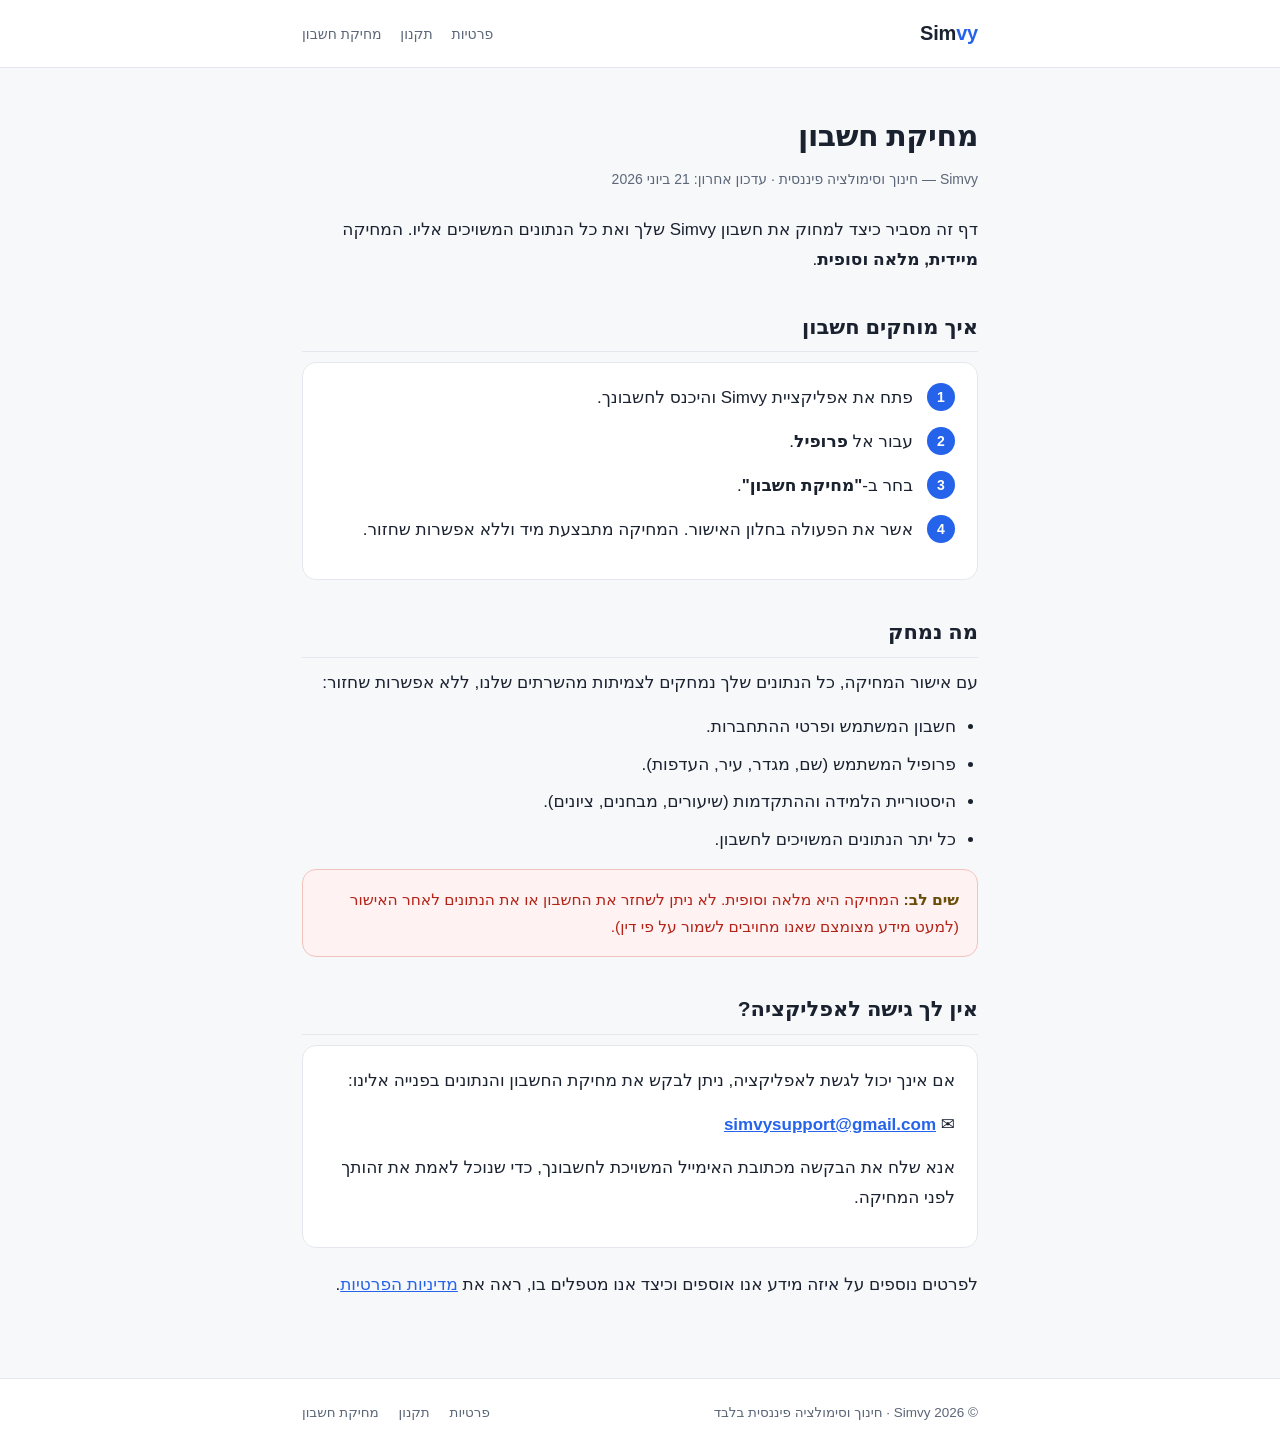
==== delete-account.html @ fdc281c1 "feat: Simvy legal static site (privacy, terms, delete-account) — RTL Hebrew Co-Authored-By: Claude O" ====
<!DOCTYPE html>
<html lang="he" dir="rtl">
<head>
  <meta charset="utf-8">
  <meta name="viewport" content="width=device-width, initial-scale=1">
  <title>מחיקת חשבון — Simvy</title>
  <meta name="description" content="כיצד למחוק את חשבון Simvy שלך ואת כל הנתונים המשויכים אליו, לצמיתות.">
  <link rel="stylesheet" href="styles.css">
</head>
<body>
  <a class="skip" href="#main">דלג לתוכן</a>

  <header class="topbar">
    <div class="inner">
      <a class="brand" href="index.html">Sim<span>vy</span></a>
      <nav class="topnav">
        <a href="privacy.html">פרטיות</a>
        <a href="terms.html">תקנון</a>
        <a href="delete-account.html">מחיקת חשבון</a>
      </nav>
    </div>
  </header>

  <main id="main">
    <h1 class="doc-title">מחיקת חשבון</h1>
    <p class="updated">Simvy — חינוך וסימולציה פיננסית · עדכון אחרון: 21 ביוני 2026</p>

    <p>
      דף זה מסביר כיצד למחוק את חשבון Simvy שלך ואת כל הנתונים המשויכים אליו.
      המחיקה <strong>מיידית, מלאה וסופית</strong>.
    </p>

    <h2>איך מוחקים חשבון</h2>
    <div class="card">
      <ol class="steps">
        <li>פתח את אפליקציית Simvy והיכנס לחשבונך.</li>
        <li>עבור אל <strong>פרופיל</strong>.</li>
        <li>בחר ב-<strong>"מחיקת חשבון"</strong>.</li>
        <li>אשר את הפעולה בחלון האישור. המחיקה מתבצעת מיד וללא אפשרות שחזור.</li>
      </ol>
    </div>

    <h2>מה נמחק</h2>
    <p>עם אישור המחיקה, כל הנתונים שלך נמחקים לצמיתות מהשרתים שלנו, ללא אפשרות שחזור:</p>
    <ul>
      <li>חשבון המשתמש ופרטי ההתחברות.</li>
      <li>פרופיל המשתמש (שם, מגדר, עיר, העדפות).</li>
      <li>היסטוריית הלמידה וההתקדמות (שיעורים, מבחנים, ציונים).</li>
      <li>כל יתר הנתונים המשויכים לחשבון.</li>
    </ul>
    <div class="callout danger-note">
      <strong>שים לב:</strong> המחיקה היא מלאה וסופית. לא ניתן לשחזר את החשבון או את הנתונים לאחר האישור
      (למעט מידע מצומצם שאנו מחויבים לשמור על פי דין).
    </div>

    <h2>אין לך גישה לאפליקציה?</h2>
    <div class="card">
      <p>
        אם אינך יכול לגשת לאפליקציה, ניתן לבקש את מחיקת החשבון והנתונים בפנייה אלינו:
      </p>
      <p class="contact">
        ✉️ <a href="mailto:simvysupport@gmail.com?subject=בקשת%20מחיקת%20חשבון%20Simvy">simvysupport@gmail.com</a>
      </p>
      <p>
        אנא שלח את הבקשה מכתובת האימייל המשויכת לחשבונך, כדי שנוכל לאמת את זהותך לפני המחיקה.
      </p>
    </div>

    <p>
      לפרטים נוספים על איזה מידע אנו אוספים וכיצד אנו מטפלים בו, ראה את
      <a href="privacy.html">מדיניות הפרטיות</a>.
    </p>
  </main>

  <footer>
    <div class="inner">
      <span>© 2026 Simvy · חינוך וסימולציה פיננסית בלבד</span>
      <span class="footlinks">
        <a href="privacy.html">פרטיות</a>
        <a href="terms.html">תקנון</a>
        <a href="delete-account.html">מחיקת חשבון</a>
      </span>
    </div>
  </footer>
</body>
</html>
---- styles.css ----
/* ──────────────────────────────────────────────────────────
   Simvy — מסמכים משפטיים | עיצוב משותף
   RTL עברית, מינימלי, רספונסיבי, ללא תלות בספריות חיצוניות.
   קל לעריכה: כל התוכן ב-HTML, כל העיצוב כאן.
   ────────────────────────────────────────────────────────── */

:root {
  --bg:        #f7f8fa;
  --surface:   #ffffff;
  --text:      #1a2230;
  --muted:     #5b6678;
  --border:    #e4e8ee;
  --accent:    #2563eb;
  --accent-2:  #1e40af;
  --warn-bg:   #fff7e6;
  --warn-bd:   #f5d58a;
  --warn-tx:   #6b4e0a;
  --danger:    #b42318;
  --maxw:      720px;
  --radius:    14px;
}

* { box-sizing: border-box; }

html {
  /* RTL הוא חוק */
  direction: rtl;
  -webkit-text-size-adjust: 100%;
}

body {
  margin: 0;
  background: var(--bg);
  color: var(--text);
  font-family: "Segoe UI", "Heebo", "Assistant", "Arial", system-ui, sans-serif;
  font-size: 17px;
  line-height: 1.75;
  text-align: right;
}

/* פס עליון */
.topbar {
  background: var(--surface);
  border-bottom: 1px solid var(--border);
}
.topbar .inner {
  max-width: var(--maxw);
  margin-inline: auto;
  padding: 16px 22px;
  display: flex;
  align-items: center;
  justify-content: space-between;
  gap: 12px;
}
.brand {
  font-weight: 800;
  font-size: 20px;
  letter-spacing: -0.2px;
  color: var(--text);
  text-decoration: none;
}
.brand span { color: var(--accent); }
.topnav a {
  color: var(--muted);
  text-decoration: none;
  font-size: 14px;
  margin-inline-start: 14px;
}
.topnav a:hover { color: var(--accent); }

/* תוכן */
main {
  max-width: var(--maxw);
  margin-inline: auto;
  padding: 28px 22px 64px;
}

.doc-title {
  font-size: 30px;
  font-weight: 800;
  letter-spacing: -0.4px;
  margin: 14px 0 4px;
}
.updated {
  color: var(--muted);
  font-size: 14px;
  margin: 0 0 24px;
}

h2 {
  font-size: 21px;
  font-weight: 700;
  margin: 34px 0 10px;
  padding-bottom: 6px;
  border-bottom: 1px solid var(--border);
}
h3 {
  font-size: 17px;
  font-weight: 700;
  margin: 20px 0 6px;
  color: var(--text);
}
p { margin: 0 0 14px; }
ul { margin: 0 0 14px; padding-inline-start: 22px; }
li { margin: 0 0 8px; }

a { color: var(--accent); }
a:hover { color: var(--accent-2); }

/* placeholder גלוי שצריך למלא לפני פרסום */
.placeholder {
  background: #fde68a;
  color: #6b4e0a;
  padding: 1px 7px;
  border-radius: 6px;
  font-weight: 600;
  white-space: nowrap;
}

/* תיבת אזהרה / הבהרה */
.callout {
  background: var(--warn-bg);
  border: 1px solid var(--warn-bd);
  color: var(--warn-tx);
  border-radius: var(--radius);
  padding: 16px 18px;
  margin: 0 0 24px;
  font-size: 15.5px;
}
.callout strong { color: var(--warn-tx); }

/* תיבת צעדים / קשר */
.card {
  background: var(--surface);
  border: 1px solid var(--border);
  border-radius: var(--radius);
  padding: 20px 22px;
  margin: 0 0 22px;
}
.steps { counter-reset: step; list-style: none; padding: 0; margin: 0; }
.steps li {
  position: relative;
  padding-inline-start: 42px;
  margin-bottom: 14px;
  min-height: 30px;
}
.steps li::before {
  counter-increment: step;
  content: counter(step);
  position: absolute;
  inset-inline-start: 0;
  top: 0;
  width: 28px; height: 28px;
  background: var(--accent);
  color: #fff;
  border-radius: 50%;
  display: flex; align-items: center; justify-content: center;
  font-size: 14px; font-weight: 700;
}

.contact {
  font-size: 17px;
  font-weight: 600;
}

/* התראת מחיקה */
.danger-note {
  border-color: #f3c2bd;
  background: #fef3f2;
  color: var(--danger);
}

/* כותרת תחתית */
footer {
  border-top: 1px solid var(--border);
  background: var(--surface);
}
footer .inner {
  max-width: var(--maxw);
  margin-inline: auto;
  padding: 22px;
  color: var(--muted);
  font-size: 13.5px;
  display: flex;
  flex-wrap: wrap;
  gap: 6px 18px;
  align-items: center;
  justify-content: space-between;
}
footer a { color: var(--muted); text-decoration: none; }
footer a:hover { color: var(--accent); }
.footlinks a { margin-inline-start: 16px; }

/* תמיכת מובייל */
@media (max-width: 560px) {
  body { font-size: 16px; }
  .doc-title { font-size: 25px; }
  h2 { font-size: 19px; }
  main { padding: 22px 18px 52px; }
  .topnav a { margin-inline-start: 10px; font-size: 13px; }
}

/* קישור "דלג לתוכן" לנגישות */
.skip {
  position: absolute;
  inset-inline-start: -9999px;
}
.skip:focus {
  inset-inline-start: 12px;
  top: 12px;
  background: var(--accent);
  color: #fff;
  padding: 8px 14px;
  border-radius: 8px;
  z-index: 10;
}
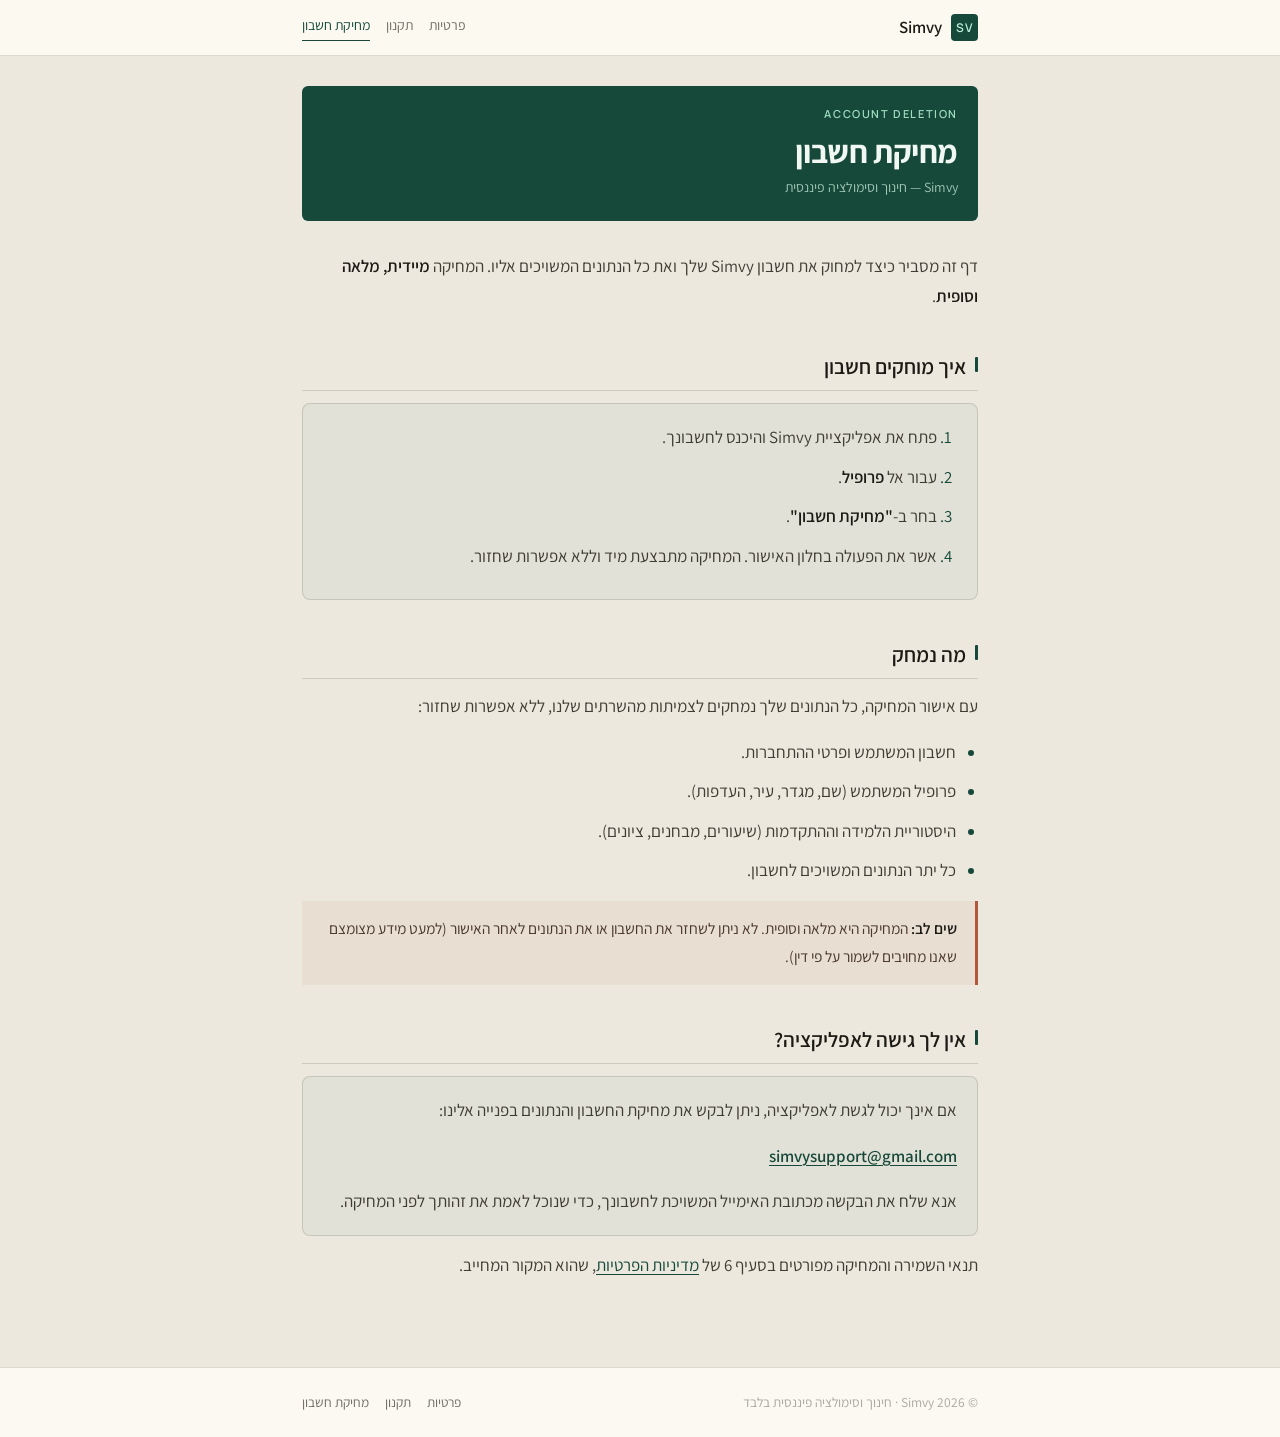
==== commit 2bfcea86: "feat(design): restyle the legal site in Simvy's Nocturnal Atelier language Replaces the generic blue" ====
--- a/delete-account.html
+++ b/delete-account.html
@@ -5,32 +5,37 @@
   <meta name="viewport" content="width=device-width, initial-scale=1">
   <title>מחיקת חשבון — Simvy</title>
   <meta name="description" content="כיצד למחוק את חשבון Simvy שלך ואת כל הנתונים המשויכים אליו, לצמיתות.">
-  <link rel="stylesheet" href="styles.css">
+  <meta name="theme-color" content="#101413" media="(prefers-color-scheme: dark)">
+  <meta name="theme-color" content="#ECE8DE" media="(prefers-color-scheme: light)">
+  <link rel="stylesheet" href="theme.css">
 </head>
 <body>
   <a class="skip" href="#main">דלג לתוכן</a>
 
   <header class="topbar">
     <div class="inner">
-      <a class="brand" href="index.html">Sim<span>vy</span></a>
+      <a class="brand" href="index.html"><span class="mono" aria-hidden="true">SV</span>Simvy</a>
       <nav class="topnav">
         <a href="privacy.html">פרטיות</a>
         <a href="terms.html">תקנון</a>
-        <a href="delete-account.html">מחיקת חשבון</a>
+        <a href="delete-account.html" aria-current="page">מחיקת חשבון</a>
       </nav>
     </div>
   </header>
 
   <main id="main">
-    <h1 class="doc-title">מחיקת חשבון</h1>
-    <p class="updated">Simvy — חינוך וסימולציה פיננסית · עדכון אחרון: 21 ביוני 2026</p>
+    <div class="hero">
+      <p class="kicker">Account deletion</p>
+      <h1 class="doc-title">מחיקת חשבון</h1>
+      <p class="updated">Simvy — חינוך וסימולציה פיננסית</p>
+    </div>
 
     <p>
       דף זה מסביר כיצד למחוק את חשבון Simvy שלך ואת כל הנתונים המשויכים אליו.
       המחיקה <strong>מיידית, מלאה וסופית</strong>.
     </p>
 
-    <h2>איך מוחקים חשבון</h2>
+    <h2 id="how">איך מוחקים חשבון</h2>
     <div class="card">
       <ol class="steps">
         <li>פתח את אפליקציית Simvy והיכנס לחשבונך.</li>
@@ -40,7 +45,7 @@
       </ol>
     </div>
 
-    <h2>מה נמחק</h2>
+    <h2 id="what">מה נמחק</h2>
     <p>עם אישור המחיקה, כל הנתונים שלך נמחקים לצמיתות מהשרתים שלנו, ללא אפשרות שחזור:</p>
     <ul>
       <li>חשבון המשתמש ופרטי ההתחברות.</li>
@@ -53,13 +58,13 @@
       (למעט מידע מצומצם שאנו מחויבים לשמור על פי דין).
     </div>
 
-    <h2>אין לך גישה לאפליקציה?</h2>
+    <h2 id="no-access">אין לך גישה לאפליקציה?</h2>
     <div class="card">
       <p>
         אם אינך יכול לגשת לאפליקציה, ניתן לבקש את מחיקת החשבון והנתונים בפנייה אלינו:
       </p>
       <p class="contact">
-        ✉️ <a href="mailto:simvysupport@gmail.com?subject=בקשת%20מחיקת%20חשבון%20Simvy">simvysupport@gmail.com</a>
+        <a href="mailto:simvysupport@gmail.com?subject=בקשת%20מחיקת%20חשבון%20Simvy">simvysupport@gmail.com</a>
       </p>
       <p>
         אנא שלח את הבקשה מכתובת האימייל המשויכת לחשבונך, כדי שנוכל לאמת את זהותך לפני המחיקה.
@@ -67,8 +72,8 @@
     </div>
 
     <p>
-      לפרטים נוספים על איזה מידע אנו אוספים וכיצד אנו מטפלים בו, ראה את
-      <a href="privacy.html">מדיניות הפרטיות</a>.
+      תנאי השמירה והמחיקה מפורטים בסעיף 6 של
+      <a href="privacy.html#delete-account">מדיניות הפרטיות</a>, שהוא המקור המחייב.
     </p>
   </main>
 
--- a/theme.css
+++ b/theme.css
@@ -0,0 +1,373 @@
+/* ──────────────────────────────────────────────────────────
+   Simvy legal site — "Nocturnal Atelier" tokens for the web.
+   Mirrors the app's design tokens 1:1:
+     dark  ← src/theme/nocturnalAtelier.ts  (atelier-dark, the app default)
+     light ← src/theme/galleryLight.ts      (L3 "Gallery Color-Block")
+   Dark is the default; light applies via prefers-color-scheme.
+   Fonts are self-hosted — a privacy policy must not leak visitor IPs.
+   ────────────────────────────────────────────────────────── */
+
+/* ─── Fonts (variable, 200–800 weight axis) ─────────────── */
+@font-face {
+  font-family: 'Assistant';
+  font-style: normal;
+  font-weight: 200 800;
+  font-display: swap;
+  src: url(fonts/assistant-hebrew.woff2) format('woff2');
+  unicode-range: U+0307-0308, U+0590-05FF, U+200C-2010, U+20AA, U+25CC, U+FB1D-FB4F;
+}
+@font-face {
+  font-family: 'Assistant';
+  font-style: normal;
+  font-weight: 200 800;
+  font-display: swap;
+  src: url(fonts/assistant-latin.woff2) format('woff2');
+  unicode-range: U+0000-00FF, U+0131, U+0152-0153, U+02BB-02BC, U+02C6, U+02DA, U+02DC,
+    U+2000-206F, U+20AC, U+2122, U+2191, U+2193, U+2212, U+2215, U+FEFF, U+FFFD;
+}
+@font-face {
+  font-family: 'Manrope';
+  font-style: normal;
+  font-weight: 200 800;
+  font-display: swap;
+  src: url(fonts/manrope-latin.woff2) format('woff2');
+  unicode-range: U+0000-00FF, U+0131, U+0152-0153, U+02BB-02BC, U+02C6, U+02DA, U+02DC,
+    U+2000-206F, U+20AC, U+2122, U+2191, U+2193, U+2212, U+2215, U+FEFF, U+FFFD;
+}
+
+/* ─── Atelier Dark — the default ────────────────────────── */
+:root {
+  color-scheme: dark light;
+
+  --bg: #101413;
+  --surface: rgba(28, 32, 31, 0.72);
+  --surface-solid: #1C201F;
+  --text: #E8ECEA;
+  --body: #C0C8C3;
+  --sub: #C0C8C3;
+  --dim: rgba(192, 200, 195, 0.45);
+  --accent: #BEEDD9;
+  --accent-hover: #A2D0BD;
+  --border: rgba(190, 237, 217, 0.15);
+  --border-soft: rgba(190, 237, 217, 0.10);
+  --card: rgba(190, 237, 217, 0.045);
+  --warn: #E1C1A1;
+  --warn-bg: rgba(225, 193, 161, 0.07);
+  --warn-text: #E4D2BC;
+
+  /* Monogram tile */
+  --mono-bg: rgba(190, 237, 217, 0.10);
+  --mono-fg: #BEEDD9;
+  --mono-ring: rgba(190, 237, 217, 0.22);
+
+  /* Document hero — plain in dark, an emerald colour-block in light */
+  --hero-bg: transparent;
+  --hero-pad: 0;
+  --hero-radius: 0;
+  --hero-title: var(--text);
+  --hero-kicker: #BEEDD9;
+  --hero-sub: rgba(192, 200, 195, 0.45);
+
+  --maxw: 720px;
+  --radius: 8px;
+  --radius-sm: 4px;
+}
+
+/* ─── Gallery Light ─────────────────────────────────────── */
+@media (prefers-color-scheme: light) {
+  :root {
+    --bg: #ECE8DE;
+    --surface: rgba(255, 253, 246, 0.82);
+    --surface-solid: #FFFDF6;
+    --text: #1C1A14;
+    --body: rgba(40, 36, 28, 0.88);
+    --sub: rgba(60, 56, 46, 0.72);
+    --dim: rgba(60, 56, 46, 0.42);
+    --accent: #16493A;
+    --accent-hover: #0F3428;
+    --border: rgba(28, 26, 20, 0.14);
+    --border-soft: rgba(28, 26, 20, 0.08);
+    --card: rgba(22, 73, 58, 0.04);
+    --warn: #B0573C;
+    --warn-bg: rgba(176, 87, 60, 0.07);
+    --warn-text: rgba(60, 40, 32, 0.92);
+
+    --mono-bg: #16493A;
+    --mono-fg: #BEEDD9;
+    --mono-ring: transparent;
+
+    --hero-bg: #16493A;
+    --hero-pad: 18px 20px 20px;
+    --hero-radius: 6px;
+    --hero-title: #F1F8F3;
+    --hero-kicker: #9EDCC0;
+    --hero-sub: rgba(214, 246, 230, 0.72);
+  }
+}
+
+/* ─── Base ──────────────────────────────────────────────── */
+* { box-sizing: border-box; }
+html { direction: rtl; -webkit-text-size-adjust: 100%; scroll-behavior: smooth; }
+
+body {
+  margin: 0;
+  background: var(--bg);
+  color: var(--body);
+  font-family: 'Assistant', 'Heebo', system-ui, -apple-system, 'Segoe UI', sans-serif;
+  font-size: 17px;
+  font-weight: 400;
+  line-height: 1.8;
+  text-align: start;
+  -webkit-font-smoothing: antialiased;
+}
+
+/* ─── Top bar ───────────────────────────────────────────── */
+.topbar {
+  position: sticky;
+  top: 0;
+  z-index: 10;
+  background: var(--surface);
+  backdrop-filter: blur(16px);
+  -webkit-backdrop-filter: blur(16px);
+  border-bottom: 1px solid var(--border);
+}
+.topbar .inner {
+  max-width: var(--maxw);
+  margin-inline: auto;
+  padding: 12px 22px;
+  display: flex;
+  align-items: center;
+  justify-content: space-between;
+  gap: 14px;
+}
+.brand {
+  display: inline-flex;
+  align-items: center;
+  gap: 9px;
+  text-decoration: none;
+  color: var(--text);
+  font-size: 17px;
+  font-weight: 600;
+}
+.mono {
+  width: 27px;
+  height: 27px;
+  border-radius: var(--radius-sm);
+  background: var(--mono-bg);
+  box-shadow: inset 0 0 0 1px var(--mono-ring);
+  color: var(--mono-fg);
+  display: inline-flex;
+  align-items: center;
+  justify-content: center;
+  font-family: 'Manrope', system-ui, sans-serif;
+  font-size: 12px;
+  font-weight: 700;
+  letter-spacing: 0.5px;
+}
+.topnav {
+  display: flex;
+  gap: 16px;
+  font-size: 14px;
+}
+.topnav a {
+  color: var(--sub);
+  text-decoration: none;
+  padding-bottom: 2px;
+  border-bottom: 1px solid transparent;
+}
+.topnav a:hover { color: var(--accent); border-bottom-color: var(--accent); }
+.topnav a[aria-current="page"] { color: var(--accent); border-bottom-color: var(--accent); }
+
+/* ─── Layout ────────────────────────────────────────────── */
+main {
+  max-width: var(--maxw);
+  margin-inline: auto;
+  padding: 30px 22px 72px;
+}
+
+/* ─── Document hero ─────────────────────────────────────── */
+.hero {
+  background: var(--hero-bg);
+  padding: var(--hero-pad);
+  border-radius: var(--hero-radius);
+  margin-bottom: 30px;
+}
+.kicker {
+  font-family: 'Manrope', system-ui, sans-serif;
+  font-size: 11px;
+  font-weight: 700;
+  letter-spacing: 1.6px;
+  text-transform: uppercase;
+  color: var(--hero-kicker);
+  margin: 0 0 8px;
+}
+.doc-title {
+  font-size: 32px;
+  font-weight: 700;
+  line-height: 1.25;
+  letter-spacing: -0.4px;
+  color: var(--hero-title);
+  margin: 0 0 4px;
+}
+.updated {
+  color: var(--hero-sub);
+  font-size: 14px;
+  margin: 0;
+}
+
+/* ─── Typography ────────────────────────────────────────── */
+h2 {
+  font-size: 21px;
+  font-weight: 600;
+  line-height: 1.4;
+  color: var(--text);
+  margin: 40px 0 12px;
+  padding-bottom: 9px;
+  border-bottom: 1px solid var(--border);
+  scroll-margin-top: 72px;
+}
+h2::before {
+  content: "";
+  display: inline-block;
+  vertical-align: 2px;
+  width: 3px;
+  height: 15px;
+  border-radius: 1px;
+  background: var(--accent);
+  margin-inline-end: 9px;
+}
+h3 {
+  font-size: 17px;
+  font-weight: 600;
+  color: var(--text);
+  margin: 24px 0 6px;
+}
+p { margin: 0 0 15px; }
+ul, ol { margin: 0 0 15px; padding-inline-start: 22px; }
+li { margin: 0 0 9px; }
+li::marker { color: var(--accent); }
+strong { color: var(--text); font-weight: 600; }
+em { color: var(--sub); }
+
+a { color: var(--accent); text-decoration-thickness: 1px; text-underline-offset: 3px; }
+a:hover { color: var(--accent-hover); }
+:focus-visible { outline: 2px solid var(--accent); outline-offset: 3px; border-radius: 2px; }
+
+/* ─── Onerous-clause emphasis (חוק החוזים האחידים) ───────
+   Also inlined in privacy.html / terms.html so the emphasis
+   survives even if this stylesheet fails to load.            */
+.legal-highlight {
+  background: var(--warn-bg);
+  border-inline-start: 3px solid var(--warn);
+  border-radius: 0;
+  padding: 2px 20px 16px;
+  margin: 32px 0;
+}
+.legal-highlight h2 {
+  color: var(--warn);
+  border-bottom: none;
+  padding-bottom: 0;
+  margin-top: 20px;
+}
+.legal-highlight h2::before { background: var(--warn); }
+.legal-highlight p,
+.legal-highlight li { color: var(--warn-text); }
+.legal-highlight strong { color: var(--warn-text); font-weight: 700; }
+.legal-highlight > :last-child { margin-bottom: 0; }
+
+/* ─── Cards / callouts ──────────────────────────────────── */
+.card {
+  background: var(--card);
+  border: 1px solid var(--border);
+  border-radius: var(--radius);
+  padding: 18px 20px;
+  margin: 0 0 14px;
+}
+.card > :last-child { margin-bottom: 0; }
+.card h3 { margin-top: 0; }
+.card h3 a { text-decoration: none; }
+.card h3 a:hover { text-decoration: underline; }
+
+.callout {
+  background: var(--card);
+  border-inline-start: 3px solid var(--accent);
+  border-radius: 0;
+  padding: 14px 18px;
+  margin: 0 0 24px;
+  color: var(--sub);
+  font-size: 15.5px;
+}
+.callout.danger-note {
+  border-inline-start-color: var(--warn);
+  background: var(--warn-bg);
+  color: var(--warn-text);
+}
+.callout > :last-child { margin-bottom: 0; }
+
+.steps { margin: 0; padding-inline-start: 20px; }
+.contact { font-size: 17px; font-weight: 600; }
+
+/* ─── Footer ────────────────────────────────────────────── */
+footer {
+  border-top: 1px solid var(--border);
+  background: var(--surface);
+}
+footer .inner {
+  max-width: var(--maxw);
+  margin-inline: auto;
+  padding: 22px;
+  color: var(--dim);
+  font-size: 13.5px;
+  display: flex;
+  flex-wrap: wrap;
+  gap: 8px 18px;
+  align-items: center;
+  justify-content: space-between;
+}
+footer a { color: var(--sub); text-decoration: none; }
+footer a:hover { color: var(--accent); }
+.footlinks { display: flex; gap: 16px; }
+
+/* ─── Skip link ─────────────────────────────────────────── */
+.skip { position: absolute; inset-inline-start: -9999px; }
+.skip:focus {
+  inset-inline-start: 12px;
+  top: 12px;
+  background: var(--accent);
+  color: var(--bg);
+  padding: 8px 14px;
+  border-radius: var(--radius-sm);
+  z-index: 20;
+}
+
+/* ─── Small screens ─────────────────────────────────────── */
+@media (max-width: 560px) {
+  body { font-size: 16px; }
+  .doc-title { font-size: 26px; }
+  h2 { font-size: 19px; margin-top: 32px; }
+  main { padding: 22px 18px 56px; }
+  .topbar .inner { padding: 10px 18px; }
+  .topnav { gap: 12px; font-size: 13px; }
+  footer .inner { padding: 20px 18px; }
+}
+
+/* ─── Print — always light, chrome removed ──────────────── */
+@media print {
+  .topbar, footer, .skip { display: none; }
+  body { background: #fff; color: #000; font-size: 12pt; }
+  main { max-width: none; padding: 0; }
+  .hero { background: none; padding: 0; }
+  .doc-title, h2, h3, strong { color: #000; }
+  .updated { color: #444; }
+  .kicker { color: #444; }
+  h2 { border-bottom: 1px solid #999; }
+  h2::before { background: #000; }
+  .legal-highlight {
+    background: none;
+    border: 1.5pt solid #000;
+    border-inline-start-width: 4pt;
+    padding: 8pt 12pt;
+  }
+  .legal-highlight h2, .legal-highlight p, .legal-highlight li, .legal-highlight strong { color: #000; }
+  a { color: #000; }
+}
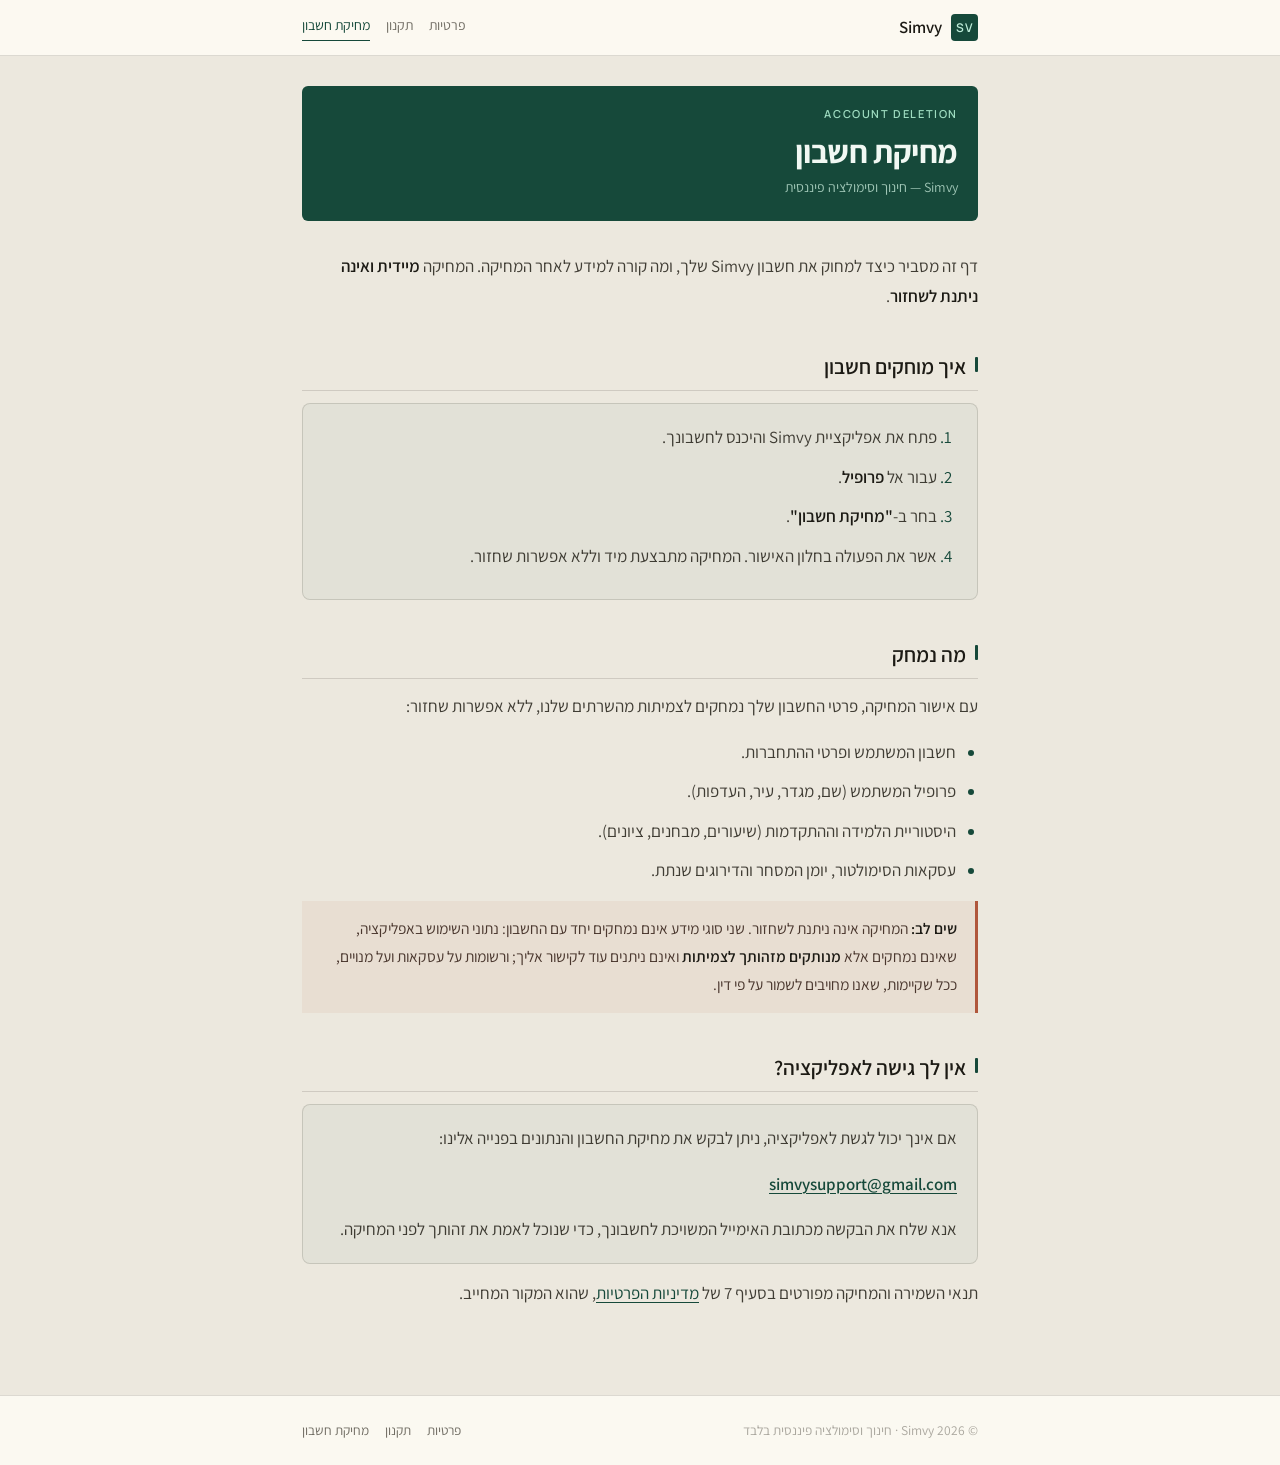
==== commit 56e353a8: "טיוטה: פרטי בעל המאגר הסופיים, וסריקה חוזרת של כל הדפים הבעלים מסר את הפרטים הסופיים. כל ה-placehold" ====
--- a/delete-account.html
+++ b/delete-account.html
@@ -4,7 +4,7 @@
   <meta charset="utf-8">
   <meta name="viewport" content="width=device-width, initial-scale=1">
   <title>מחיקת חשבון — Simvy</title>
-  <meta name="description" content="כיצד למחוק את חשבון Simvy שלך ואת כל הנתונים המשויכים אליו, לצמיתות.">
+  <meta name="description" content="כיצד למחוק את חשבון Simvy שלך, ומה קורה למידע לאחר המחיקה.">
   <meta name="theme-color" content="#101413" media="(prefers-color-scheme: dark)">
   <meta name="theme-color" content="#ECE8DE" media="(prefers-color-scheme: light)">
   <link rel="stylesheet" href="theme.css">
@@ -31,8 +31,8 @@
     </div>
 
     <p>
-      דף זה מסביר כיצד למחוק את חשבון Simvy שלך ואת כל הנתונים המשויכים אליו.
-      המחיקה <strong>מיידית, מלאה וסופית</strong>.
+      דף זה מסביר כיצד למחוק את חשבון Simvy שלך, ומה קורה למידע לאחר המחיקה.
+      המחיקה <strong>מיידית ואינה ניתנת לשחזור</strong>.
     </p>
 
     <h2 id="how">איך מוחקים חשבון</h2>
@@ -46,16 +46,17 @@
     </div>
 
     <h2 id="what">מה נמחק</h2>
-    <p>עם אישור המחיקה, כל הנתונים שלך נמחקים לצמיתות מהשרתים שלנו, ללא אפשרות שחזור:</p>
+    <p>עם אישור המחיקה, פרטי החשבון שלך נמחקים לצמיתות מהשרתים שלנו, ללא אפשרות שחזור:</p>
     <ul>
       <li>חשבון המשתמש ופרטי ההתחברות.</li>
       <li>פרופיל המשתמש (שם, מגדר, עיר, העדפות).</li>
       <li>היסטוריית הלמידה וההתקדמות (שיעורים, מבחנים, ציונים).</li>
-      <li>כל יתר הנתונים המשויכים לחשבון.</li>
+      <li>עסקאות הסימולטור, יומן המסחר והדירוגים שנתת.</li>
     </ul>
     <div class="callout danger-note">
-      <strong>שים לב:</strong> המחיקה היא מלאה וסופית. לא ניתן לשחזר את החשבון או את הנתונים לאחר האישור
-      (למעט מידע מצומצם שאנו מחויבים לשמור על פי דין).
+      <strong>שים לב:</strong> המחיקה אינה ניתנת לשחזור. שני סוגי מידע אינם נמחקים יחד עם החשבון:
+      נתוני השימוש באפליקציה, שאינם נמחקים אלא <strong>מנותקים מזהותך לצמיתות</strong> ואינם ניתנים
+      עוד לקישור אליך; ורשומות על עסקאות ועל מנויים, ככל שקיימות, שאנו מחויבים לשמור על פי דין.
     </div>
 
     <h2 id="no-access">אין לך גישה לאפליקציה?</h2>
@@ -72,7 +73,7 @@
     </div>
 
     <p>
-      תנאי השמירה והמחיקה מפורטים בסעיף 6 של
+      תנאי השמירה והמחיקה מפורטים בסעיף 7 של
       <a href="privacy.html#delete-account">מדיניות הפרטיות</a>, שהוא המקור המחייב.
     </p>
   </main>
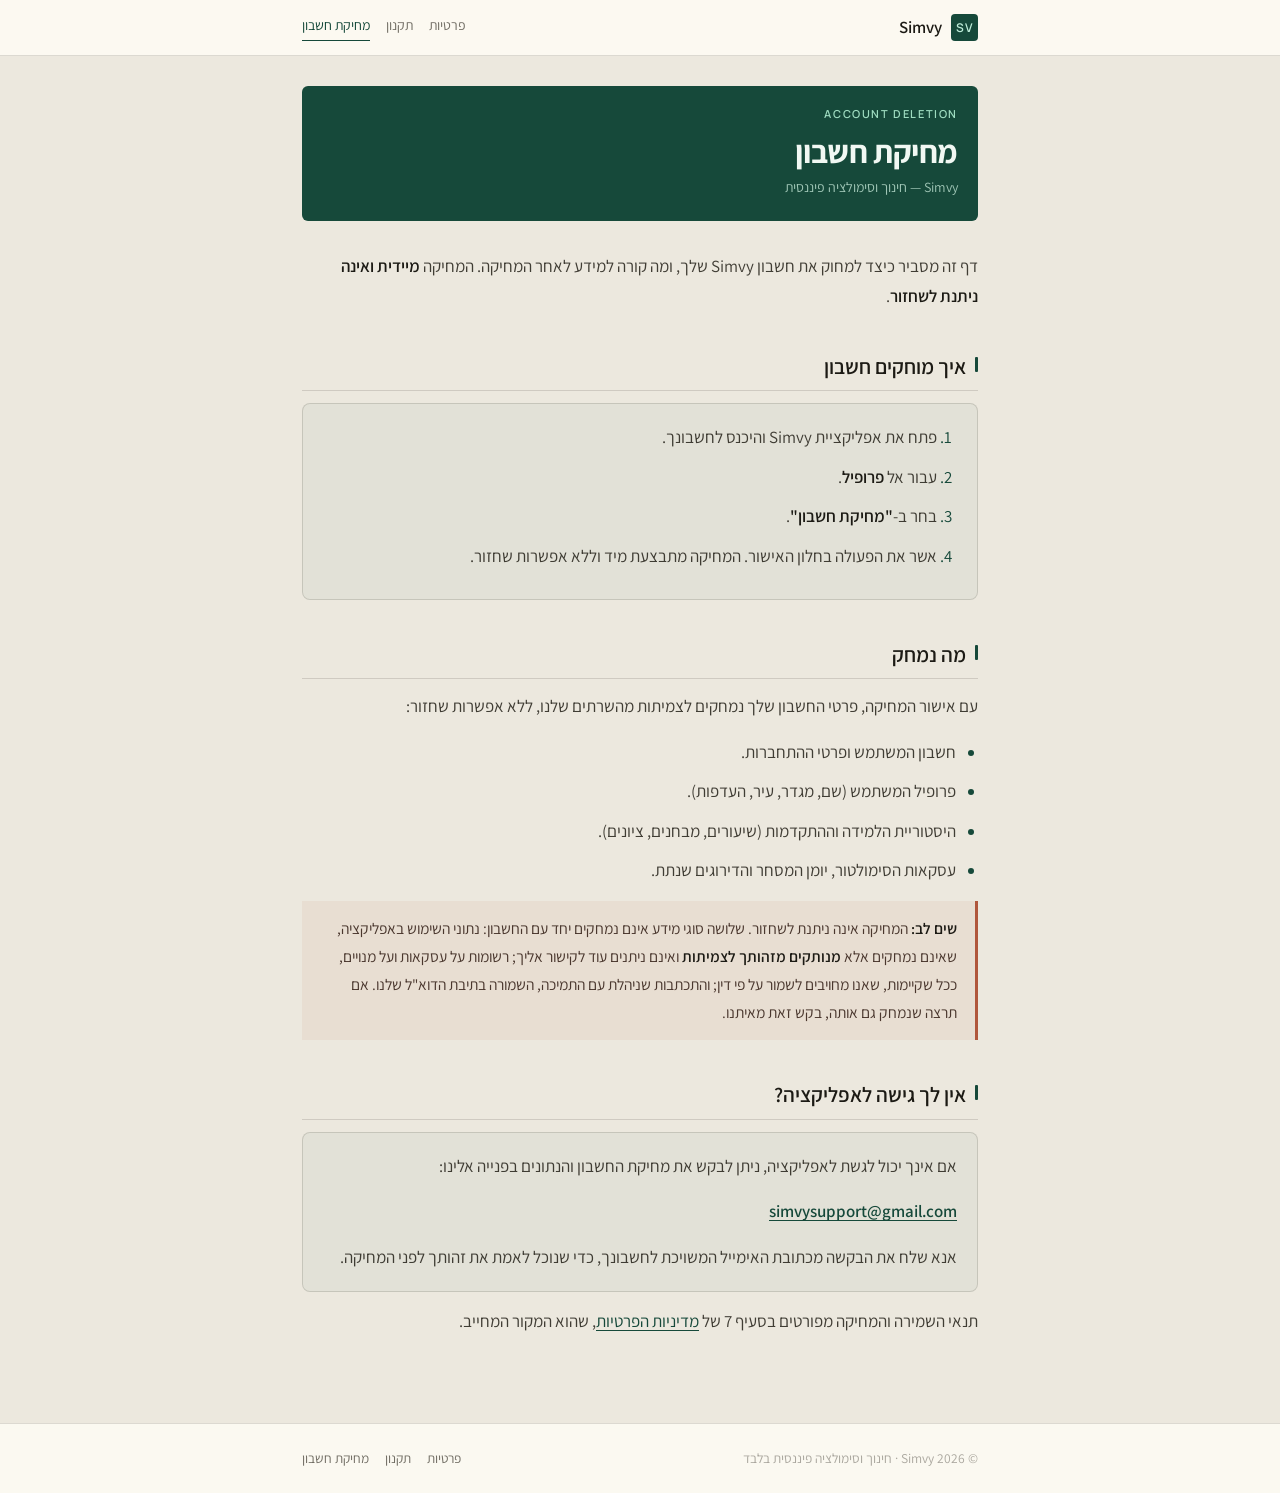
==== commit 187c9481: "טיוטה: Resend הוא מקבל תוכן, ותיבת התמיכה היא Gmail שני תיקונים לסעיף 5 שנחשפו בביקורת על צד האפליקצ" ====
--- a/delete-account.html
+++ b/delete-account.html
@@ -54,9 +54,10 @@
       <li>עסקאות הסימולטור, יומן המסחר והדירוגים שנתת.</li>
     </ul>
     <div class="callout danger-note">
-      <strong>שים לב:</strong> המחיקה אינה ניתנת לשחזור. שני סוגי מידע אינם נמחקים יחד עם החשבון:
+      <strong>שים לב:</strong> המחיקה אינה ניתנת לשחזור. שלושה סוגי מידע אינם נמחקים יחד עם החשבון:
       נתוני השימוש באפליקציה, שאינם נמחקים אלא <strong>מנותקים מזהותך לצמיתות</strong> ואינם ניתנים
-      עוד לקישור אליך; ורשומות על עסקאות ועל מנויים, ככל שקיימות, שאנו מחויבים לשמור על פי דין.
+      עוד לקישור אליך; רשומות על עסקאות ועל מנויים, ככל שקיימות, שאנו מחויבים לשמור על פי דין;
+      והתכתבות שניהלת עם התמיכה, השמורה בתיבת הדוא"ל שלנו. אם תרצה שנמחק גם אותה, בקש זאת מאיתנו.
     </div>
 
     <h2 id="no-access">אין לך גישה לאפליקציה?</h2>
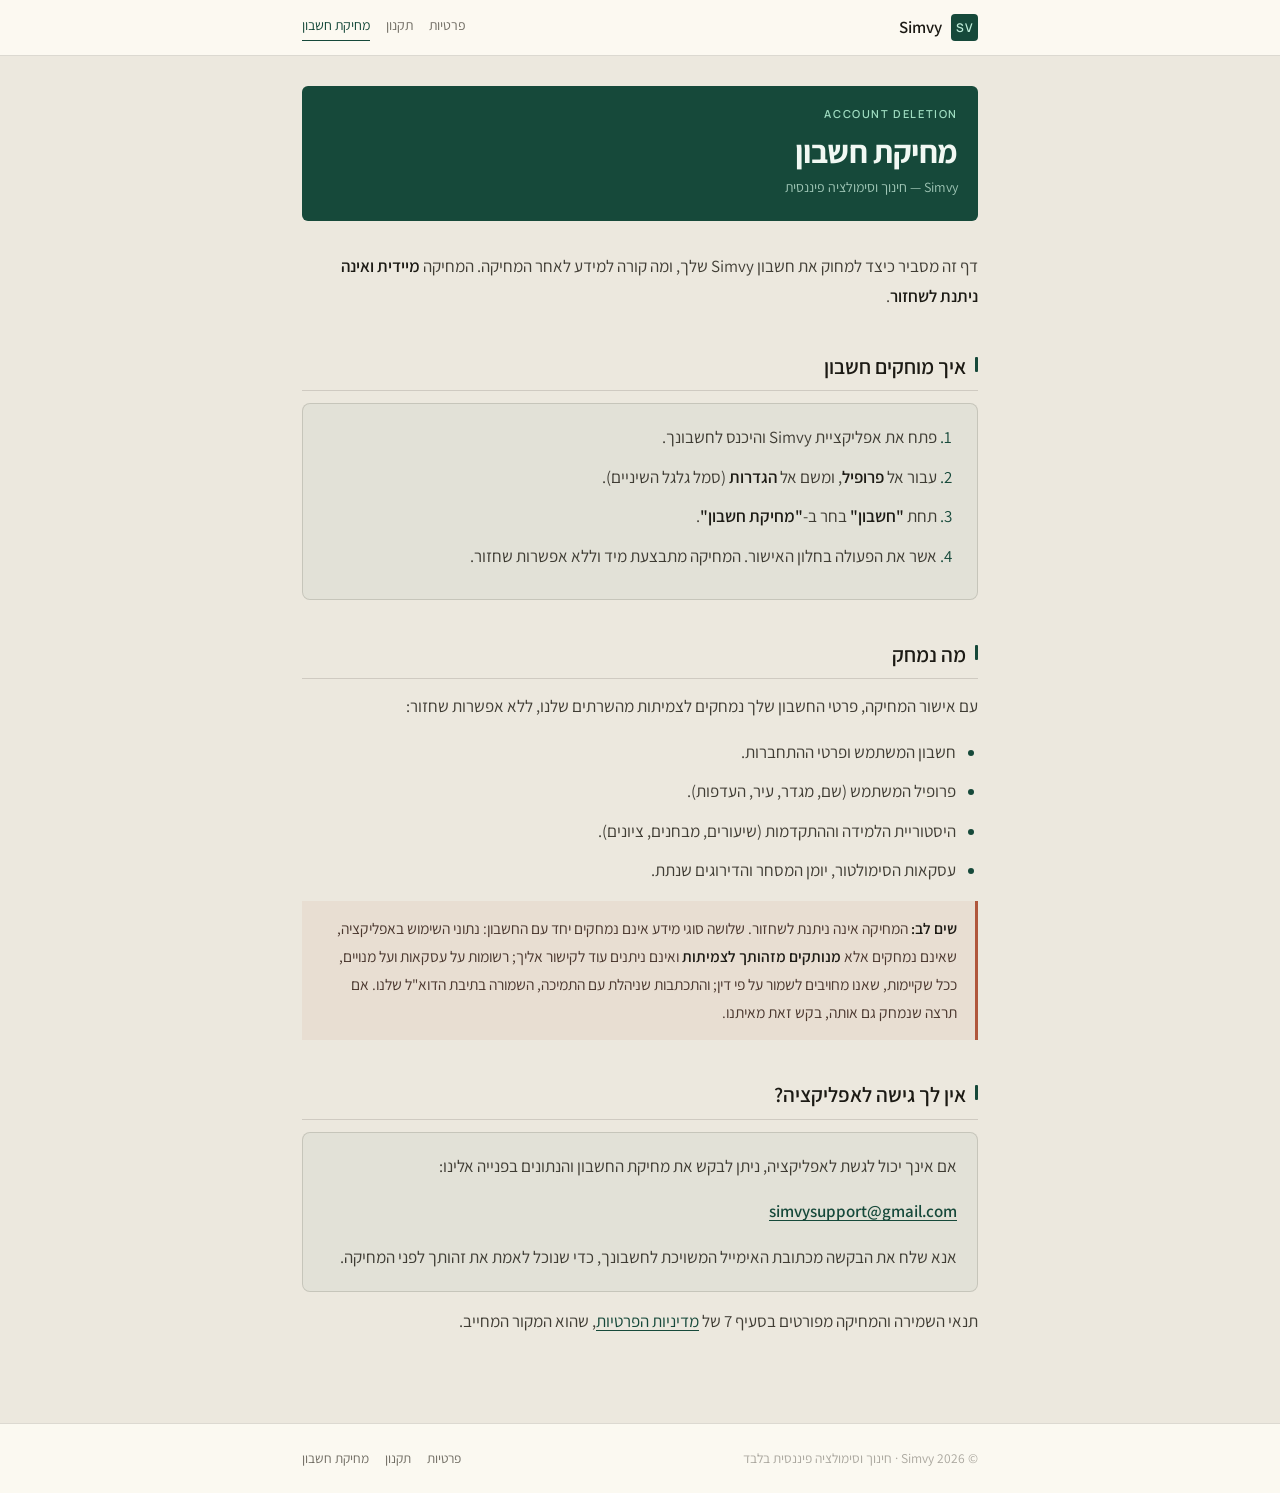
==== commit a619ac0f: "legal: עדכון 29.8 — מנוי SIMVY PRO בתקנון, RevenueCat ופוש במדיניות, ריכוך תניות מקפחות - תקנון §6: " ====
--- a/delete-account.html
+++ b/delete-account.html
@@ -39,8 +39,8 @@
     <div class="card">
       <ol class="steps">
         <li>פתח את אפליקציית Simvy והיכנס לחשבונך.</li>
-        <li>עבור אל <strong>פרופיל</strong>.</li>
-        <li>בחר ב-<strong>"מחיקת חשבון"</strong>.</li>
+        <li>עבור אל <strong>פרופיל</strong>, ומשם אל <strong>הגדרות</strong> (סמל גלגל השיניים).</li>
+        <li>תחת <strong>"חשבון"</strong> בחר ב-<strong>"מחיקת חשבון"</strong>.</li>
         <li>אשר את הפעולה בחלון האישור. המחיקה מתבצעת מיד וללא אפשרות שחזור.</li>
       </ol>
     </div>
